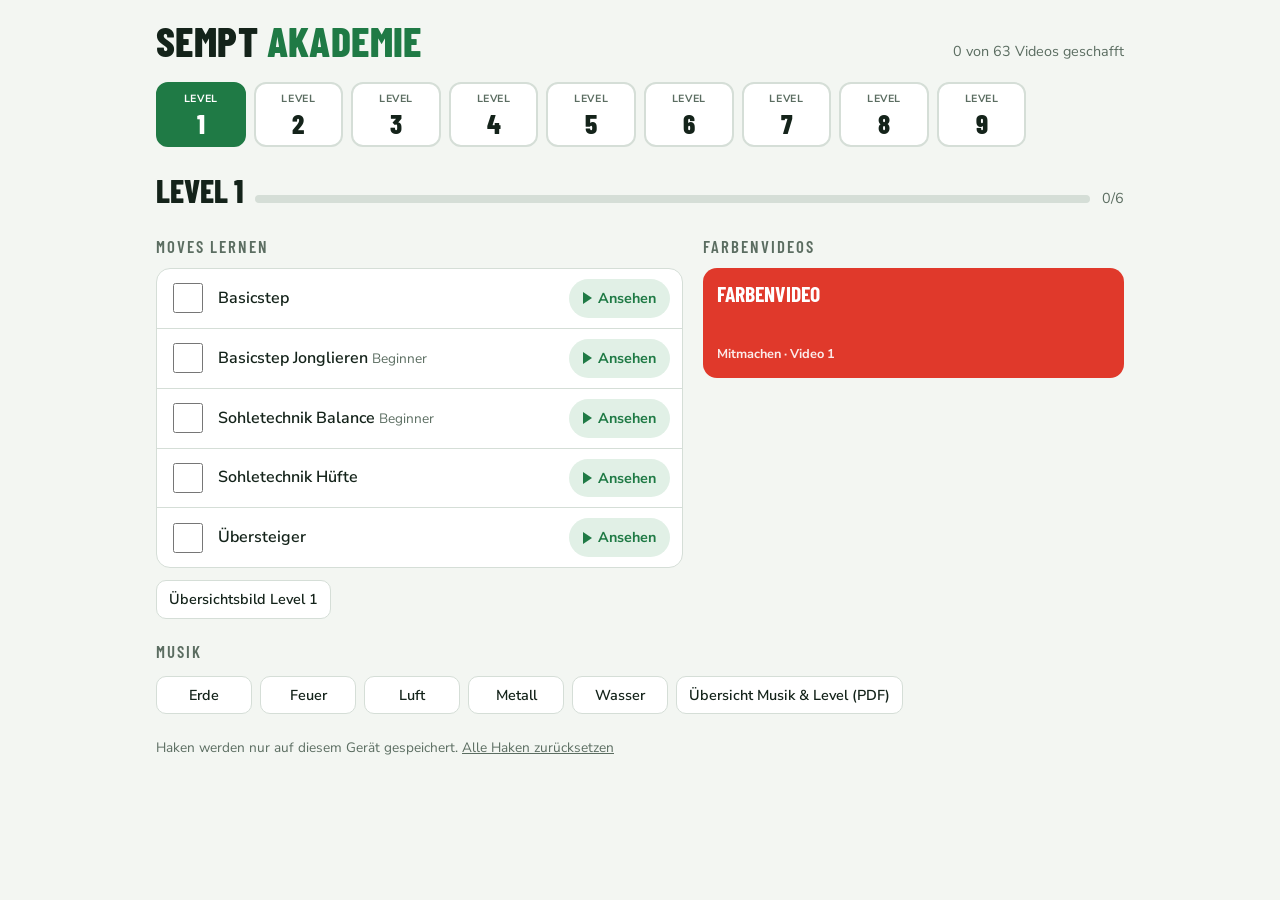
==== index.html @ aead358f "Add files via upload" ====
<!doctype html>
<html lang="de">
<head>
<meta charset="utf-8">
<meta name="viewport" content="width=device-width,initial-scale=1,viewport-fit=cover">
<meta name="apple-mobile-web-app-capable" content="yes">
<meta name="mobile-web-app-capable" content="yes">
<meta name="apple-mobile-web-app-title" content="Sempt">
<meta name="apple-mobile-web-app-status-bar-style" content="default">
<meta name="theme-color" content="#1f7a45">
<title>Sempt Akademie</title>
<link rel="stylesheet" href="https://fonts.googleapis.com/css2?family=Barlow+Condensed:wght@600;800&family=Nunito+Sans:wght@400;600;700&display=swap">
<style>
html{-webkit-text-size-adjust:100%}:root{padding-top:env(safe-area-inset-top,0px);padding-bottom:env(safe-area-inset-bottom,0px)}body{margin:0}[hidden]{display:none!important}
/* Layout: Level-Leiste oben (1–9), darunter ein Level-Panel: Moves-Checkliste links, Farbenvideos rechts; stapelt auf schmalen Screens */
:root{
  --bg:#f3f6f2; --surface:#ffffff; --fg:#14231a; --muted:#5b6d61; --line:#d5ded7;
  --pitch:#1f7a45; --pitch-soft:#e1f0e6; --done:#1f7a45;
  --c1:#e0392b; --c2:#2f6fd6; --c3:#f2b705; --c4:#22a35a;
  --display:"Barlow Condensed","Arial Narrow",system-ui,sans-serif;
  --body:"Nunito Sans",system-ui,-apple-system,sans-serif;
}
@media (prefers-color-scheme:dark){:root:not([data-theme="light"]){
  --bg:#0f1712; --surface:#17221b; --fg:#e7efe9; --muted:#9db0a3; --line:#2a3a30;
  --pitch:#4cc27c; --pitch-soft:#1c3326; --done:#4cc27c; color-scheme:dark}}
:root[data-theme="dark"]{
  --bg:#0f1712; --surface:#17221b; --fg:#e7efe9; --muted:#9db0a3; --line:#2a3a30;
  --pitch:#4cc27c; --pitch-soft:#1c3326; --done:#4cc27c; color-scheme:dark}
*{box-sizing:border-box}
body{background:var(--bg);color:var(--fg);font-family:var(--body);font-size:16px;line-height:1.45}
.wrap{max-width:1000px;margin:0 auto;padding-block:20px 48px;
  padding-left:max(16px,env(safe-area-inset-left,0px));padding-right:max(16px,env(safe-area-inset-right,0px));
  display:flex;flex-direction:column;gap:20px}
header{display:flex;align-items:flex-end;justify-content:space-between;gap:12px;flex-wrap:wrap}
h1{font-family:var(--display);font-weight:800;font-size:2.6rem;line-height:1;margin:0;letter-spacing:.01em;text-transform:uppercase}
h1 span{color:var(--pitch)}
.total{font-size:.9rem;color:var(--muted);font-variant-numeric:tabular-nums}
.levels{display:grid;grid-template-columns:repeat(10,1fr);gap:8px}
.lv{appearance:none;border:2px solid var(--line);background:var(--surface);color:var(--fg);border-radius:12px;
  padding:10px 0 8px;font-family:var(--display);font-weight:800;font-size:1.7rem;line-height:1;cursor:pointer;
  display:flex;flex-direction:column;align-items:center;gap:6px;min-width:0}
.lv small{font-family:var(--body);font-size:.65rem;font-weight:700;letter-spacing:.06em;text-transform:uppercase;color:var(--muted)}
.lv[aria-selected="true"]{border-color:var(--pitch);background:var(--pitch);color:#fff}
.lv[aria-selected="true"] small{color:#fff}
.lv.full::after{content:"✓";font-size:.8rem;font-family:var(--body);color:var(--done)}
.lv[aria-selected="true"].full::after{color:#fff}
.lv:focus-visible,.row a:focus-visible,.tile:focus-visible,.chk:focus-visible{outline:3px solid var(--c2);outline-offset:2px}
.panel{display:grid;grid-template-columns:1.25fr 1fr;gap:20px;align-items:start}
section{min-width:0}
h2{font-family:var(--display);font-weight:600;font-size:1.05rem;letter-spacing:.12em;text-transform:uppercase;color:var(--muted);margin:0 0 10px}
.title{display:flex;align-items:baseline;gap:12px;flex-wrap:wrap}
.title h3{font-family:var(--display);font-weight:800;font-size:2rem;margin:0;text-transform:uppercase;text-wrap:balance}
.bar{height:8px;border-radius:99px;background:var(--line);overflow:hidden;flex:1;min-width:120px}
.bar i{display:block;height:100%;background:var(--pitch);transition:width .25s}
.list{background:var(--surface);border:1px solid var(--line);border-radius:14px;overflow:hidden}
.row{display:flex;align-items:center;gap:12px;padding:10px 12px;border-top:1px solid var(--line)}
.row:first-child{border-top:0}
.chk{width:30px;height:30px;flex:none;accent-color:var(--pitch);cursor:pointer}
.row .name{flex:1;min-width:0;font-weight:600}
.row .name em{font-style:normal;font-weight:400;color:var(--muted);font-size:.85rem;margin-left:4px}
.row.done .name{color:var(--muted);text-decoration:line-through}
.play{flex:none;display:inline-flex;align-items:center;gap:6px;padding:9px 14px;border-radius:99px;
  background:var(--pitch-soft);color:var(--pitch);font-weight:700;text-decoration:none;font-size:.9rem}
.play::before{content:"";width:0;height:0;border-left:9px solid currentColor;border-top:6px solid transparent;border-bottom:6px solid transparent}
.tiles{display:grid;grid-template-columns:1fr 1fr;gap:10px}
.tile{position:relative;display:flex;flex-direction:column;justify-content:space-between;gap:16px;min-height:110px;padding:14px;
  border-radius:14px;color:#fff;text-decoration:none;font-weight:700;overflow:hidden}
.tile b{font-family:var(--display);font-size:1.35rem;line-height:1.05;text-transform:uppercase;text-wrap:balance}
.tile span{font-size:.8rem;opacity:.9;display:flex;align-items:center;gap:6px}
.tile:only-child{grid-column:1/-1}
.tile:nth-child(1){background:var(--c1)} .tile:nth-child(2){background:var(--c2)}
.tile:nth-child(3){background:#c99500;} .tile:nth-child(4){background:var(--c4)}
.empty{background:var(--surface);border:1px dashed var(--line);border-radius:14px;padding:16px;color:var(--muted)}
.extra{display:flex;flex-wrap:wrap;gap:8px;margin-top:12px}
.chip{display:inline-flex;align-items:center;gap:6px;padding:8px 12px;border-radius:10px;border:1px solid var(--line);
  background:var(--surface);color:var(--fg);text-decoration:none;font-weight:600;font-size:.9rem}
.music .chip{min-width:96px;justify-content:center}
.reset{appearance:none;border:0;background:none;color:var(--muted);text-decoration:underline;cursor:pointer;font:inherit;font-size:.85rem;padding:4px 0}
.confirm{display:inline-flex;gap:8px;align-items:center;font-size:.85rem}
.confirm button{appearance:none;border:1px solid var(--line);background:var(--surface);color:var(--fg);border-radius:8px;padding:6px 10px;font:inherit;cursor:pointer}
footer{color:var(--muted);font-size:.85rem}
@media (max-width:760px){.panel{grid-template-columns:1fr}.levels{grid-template-columns:repeat(5,1fr)}}
@media (prefers-reduced-motion:reduce){.bar i{transition:none}}
.player{position:fixed;inset:0;z-index:50;background:rgba(6,12,8,.88);display:flex;flex-direction:column;
  padding:max(12px,env(safe-area-inset-top,0px)) max(12px,env(safe-area-inset-right,0px)) max(12px,env(safe-area-inset-bottom,0px)) max(12px,env(safe-area-inset-left,0px));gap:10px}
.pbar{display:flex;align-items:center;gap:10px;color:#fff;flex-wrap:wrap}
.pbar b{flex:1;min-width:0;font-family:var(--display);font-size:1.5rem;text-transform:uppercase;line-height:1.1}
.pbar a,.pbar button{appearance:none;border:1px solid rgba(255,255,255,.4);background:transparent;color:#fff;border-radius:10px;padding:10px 14px;font:inherit;font-weight:700;text-decoration:none;cursor:pointer}
.pbar button{background:#fff;color:#14231a;border-color:#fff}
.pframe{flex:1;min-height:0;display:flex;align-items:center;justify-content:center}
.pframe iframe{width:100%;height:100%;max-width:calc((100vh - 120px)*16/9);aspect-ratio:16/9;max-height:100%;border:0;border-radius:12px;background:#000}
</style>
</head>
<body>

<div class="wrap">
  <header>
    <h1>Sempt <span>Akademie</span></h1>
    <div class="total" id="total"></div>
  </header>

  <nav class="levels" id="levels" role="tablist" aria-label="Level"></nav>

  <div class="title"><h3 id="lvTitle"></h3><div class="bar" aria-hidden="true"><i id="lvBar"></i></div><span class="total" id="lvCount"></span></div>

  <div class="panel">
    <section>
      <h2>Moves lernen</h2>
      <div class="list" id="moves"></div>
      <div class="extra" id="extra"></div>
    </section>
    <section>
      <h2>Farbenvideos</h2>
      <div id="colors"></div>
    </section>
  </div>

  <section class="music">
    <h2>Musik</h2>
    <div class="extra" id="music"></div>
  </section>

  <footer>
    Haken werden nur auf diesem Gerät gespeichert.
    <span id="resetBox"><button class="reset" id="reset" type="button">Alle Haken zurücksetzen</button></span>
  </footer>
</div>

<div class="player" id="player" hidden role="dialog" aria-modal="true" aria-labelledby="pTitle">
  <div class="pbar"><b id="pTitle"></b><a id="pDrive" href="#" target="_blank" rel="noopener">In Drive öffnen</a><button type="button" id="pClose">Schließen</button></div>
  <div class="pframe"><iframe id="pFrame" title="Video" allow="autoplay; fullscreen" allowfullscreen></iframe></div>
</div>
<script>
const F5=[["Farbenvideo","1P1_GseGHWuVLcAfXY1RCHADSlxz4okRG"]];
const L=[
 {m:[["Basicstep","","11pvfR32XYPfBd0aOw6yiiyVZosqVOojY"],["Basicstep Jonglieren","Beginner","1hugsja2YAh27RpckZLd8lb6Dhd08YDPQ"],["Sohletechnik Balance","Beginner","1de0dAVffZiGe6_ORQzbiqP0_IZhOnmzB"],["Sohletechnik Hüfte","","1ue2qs9R6F9M2F2ark_eS7T18M7aN4OZb"],["Übersteiger","","17WFcKFvjCtMI7OhvavBepE9S99aduXZb"]],img:"1dM_dEcjUOQ3Toa4nliTYJuRfKM2DORyN",c:F5},
 {m:[["Rivelinho","","1okEyQDjUvLhJZvFobr1-_1XEK9lkSsyq"],["Sidestep links Jonglieren","Beginner","1185qrA6FFWVl23Ld1e0wRsPD8Sj9faes"],["Sidestep rechts Jonglieren","Beginner","1qxJ1OHJdTg7GTqdc11R9fl9Cyp73w_-W"],["Backstep links","","17hav4D-tS2W4nb2NtP5EzwWUe-7IbVQD"],["Backstep rechts","","1NJKOIvVaB-w0uo9_u27Lazd8zok_8EC2"]],img:"1xRecq1zeZg11dKDRD9mR9-wUUdowOf88",c:F5},
 {m:[["Ballpendel Hand hoch","","1HyzXz-Mw3SXJHKQgYi5z8IpLwDrnCgRr"],["Sidestep links doppelt","","1ySghFfq0YH2LI28UZYiDLBb4to6j_ink"],["Sidestep rechts Jonglieren","Profi","1B5DOcXqsqN4-sAcayURE5dMrS_B2ndYD"],["Sidestep links doppelt Jonglieren","Beginner","13JPyZsUGlVOv4J1bZKR8D_R_XrTsSwuu"]],img:"1QCxGaq0eUf8twEHA4QeBhHGFz3KwgEzY",c:F5},
 {m:[["Brasilianer Jonglieren","Profi","1bhb9iSlkP08FDI_R1SDewotmYrzhuzf4"],["Brasilianer Jonglieren","Beginner","1eXnkhto0gSn0mwpzLxjblZTwBWq6JwTk"],["Basicstep Jonglieren Balance","Simple","1dQr6qF1G1esftrCPOdppsuiDP-bM_eoP"],["Sidestep links/rechts Jonglieren","Beginner","1c4IbKp9IDsQrwR0HcfEsdRXXLnBI5uJv"]],img:"10_naTbHgeba8r58DONcvQm6jEDQqplKU",c:F5},
 {m:[["Backstep links Jonglieren","Beginner","1qDL7LIyLFHvLfNMpfE-IybHiPDMR2g2Q"],["Backstep links/rechts Jonglieren","Beginner","1boF42vKI1GdmheXd1FOYFAQpOtPTO033"],["Backstep rechts Jonglieren","Beginner","1xh10PQh6V2HI5uPgncgG1meXROCTqk9s"],["Basicstep Jonglieren","Profi","14Bm1v5y9mYdfwIMM9Jy2tbqKMzjkKxX0"],["Sidestep links/rechts Jonglieren","Profi","1ZtBMz77bUfQf1-V_vYu78icdraImhkRO"]],img:"1hk7g5wkbePGgq3pUN1K3NmnJHKCubEGO",
  c:[["Farbenvideo","1P1_GseGHWuVLcAfXY1RCHADSlxz4okRG"],["Farben & Zahlen","1zo9cPNK4b5manUwg9GxS8tHk6TicpH00"],["Buchstaben, Zahlen & Farben","1ttbn5ig5IuRBvpAwBkPPdf18fup0ePEy"],["Wortfarben","18FTQyXjAev8s1rQYPyA-V3jHsPv1Gb1X"]]},
 {m:[["Sidestep links Jonglieren","Profi","1DLdbhoyerQ9nD_99-NYjICM5OV8QD5aD"],["Backstep links/rechts Jonglieren","Profi","1nHaJ9OOUfKFQecPkfdyZUsgFmv_PSRV4"],["Backstep rechts Jonglieren","Profi","1a6CheQtzfB9wFaWwYQW_7aQDF3BleMxE"],["Sidestep rechts Jonglieren","Profi","1F_d2yk_bJttHGTwo6PwzZz28YOT2GkJh"]],img:"1J-d3dliUQKptHukGZewbd1XkpXrt6FP2",
  c:[["Farbenvideo","197uW373wTlXC6EwBYuzbzPGD9y4qew4k"],["Farben & Zahlen","1Z1MIp1mmb_5d7Rz4leKJrI0YvCg-Evbp"],["Buchstaben, Farben & Zahlen","1kCkRa1m4Pp_IrFPBjm8wbYcOoHrHiO2j"],["Wortfarben","1veqzWzBAD7CN7JCfNRhe9jcF6s8pK8ll"]]},
 {m:[["Basicstep Jonglieren","Champion","1vFMaqomFPfNF34RtkIro-fe8q9XH4EH3"],["Sidestep links Jonglieren","Champion","1oE1M0NIQE__St1Nv9JnBsF78hRDrofa1"],["Sidestep rechts Jonglieren","Champion","1KGbWgVdlMvhl6sKdVy1zAYbhV4OLafXr"],["Sohletechnik","Profi","1ZaaOStGjshsEUOtUZXmvkwTnujRgpEfP"]],img:"1JFiIg7QW_YITOx0Lkke9uWqpli_PW6p-",
  c:[["Nur Farben","1l3sKEHiYhwuPDbVjFjkJVQGf5AzGiDXM"],["Zahlen & Farben","1aBM35Q6c78hS9-x8Xmh6VZt6fAM3C0vz"],["Buchstaben, Zahlen & Farben","1DKknX_qnlqGnH2V0QzheD6m38_GyBJAF"],["Wortfarben","1N6BBoLGE-Ukwn8Uzx_nYA8uKLSug8kxo"]]},
 {m:[["Backstep links Jonglieren","Champion","1TYTdjqv5rsdN0ObblgKtjxUlDMRhjDip"],["Backstep rechts Jonglieren","Champion","14r6HeEzFBMXzZYYvPNg0hxvNJBCpcb8K"],["Ballpendel innen Jonglieren","Simple","1Lq77EnWJnQwM92yxiE04xGoB-UgLdUq2"],["Rivelinho Jonglieren","Profi","1v77vnKteF9PbgmQ3-g6lzT3GUakDdBrX"]],img:"1aF_MFxvF-Bbc3cSuo6Hf8ssj47GBO7IY",
  c:[["Nur Farben","16CMIHrZ6uwJek0jv1Zo7K05BoXG9ejDL"],["Farben & Zahlen","18zSInnqbTHuTS_EEzmRIgPpToX5AwXzo"],["Buchstaben, Farben & Zahlen","1W55ke11GLtOxXnW6ChWTWfWAvJ0Wqlqj"],["Wortfarben","1VyS6SU6NzFphOZgMmF3Vkk0DjahAnA-H"]]},
 {m:[["Backstep links/rechts","","1nxzEu7Mo1sZOCJVuaqbwrQpFDVEOsNA8"],["Brasilianer Jonglieren","Profi","1reAoM9aNSxItTQceNKdJYryt2IAku-Xh"],["Freestyler","","1O1ddMf4DhamKPreNNd_EkhY3CQ3MSSjg"],["Sidezieher Jonglieren","Beginner","14MOzmPEN2qcWLboQCCDh4n9BOeTLJoBe"]],img:"132CiblyFBaRWGVhAqCoA36giY11AbREV",
  c:[["Nur Farben","1cE05si2f8-BPEHVdtFKwh5lVIaj9icUl"],["Zahl vor Farbe","10bLzqwNjvNNnEPTTRT0C-eroToz8iCm6"],["Zahl oder Buchstabe vor Farbe","1GLKsqu2DmUIwgemxixaZHPdvI1s1tIne"],["Wortfarben","1hADMbC7UHBcreSM6ks3R8g0aSDjOR5-q"]]}
];
const MUSIC=[["Erde","1A96j69CzwzeK17MqYQLeBL7ffI9jbK6t"],["Feuer","1DlaNJ0FsdBuJt4KHHappZgKTBgCoIJpL"],["Luft","1tgI9qWJOy8GHwkV9gnXS0M3-lcJZZSQ0"],["Metall","11O6LI4YM3kcQkttHjukyWZ_OqXEXn6YC"],["Wasser","1VtVkflKhvVB2GnN0Git93thBGw-eDVAK"]];
const PDF="1LQ87sXolHzvVZ-6i8aNusYKtJZD8jEBg";
const url=id=>"https://drive.google.com/file/d/"+id+"/view";
const $=id=>document.getElementById(id);
const esc=s=>s.replace(/&/g,"&amp;").replace(/</g,"&lt;");

let done={};
try{done=JSON.parse(localStorage.getItem("sempt-done")||"{}")||{}}catch(e){done={}}
const save=()=>{try{localStorage.setItem("sempt-done",JSON.stringify(done))}catch(e){}};

let cur=0;
const m=location.hash.match(/^#level-(\d)$/); if(m&&+m[1]>=1&&+m[1]<=9) cur=+m[1]-1;

const ck=(i,id)=>i+":"+id;
function count(i){const ids=L[i].m.map(x=>x[2]).concat(L[i].c.map(x=>ck(i,x[1])));return [ids.filter(id=>done[id]).length,ids.length]}

function renderLevels(){
  $("levels").innerHTML=L.map((_,i)=>{const [d,t]=count(i);
    return `<button class="lv${d===t?" full":""}" role="tab" id="tab${i}" aria-selected="${i===cur}" data-i="${i}"><small>Level</small>${i+1}</button>`}).join("");
  let D=0,T=0;L.forEach((_,i)=>{const [d,t]=count(i);D+=d;T+=t});
  $("total").textContent=`${D} von ${T} Videos geschafft`;
}
function renderLevel(){
  const lv=L[cur],[d,t]=count(cur);
  $("lvTitle").textContent="Level "+(cur+1);
  $("lvBar").style.width=(t?d/t*100:0)+"%";
  $("lvCount").textContent=`${d}/${t}`;
  $("moves").innerHTML=lv.m.map(([n,s,id])=>`<div class="row${done[id]?" done":""}">
    <input class="chk" type="checkbox" id="c-${id}" data-id="${id}" ${done[id]?"checked":""} aria-label="${esc(n)} geschafft">
    <label class="name" for="c-${id}">${esc(n)}${s?`<em>${s}</em>`:""}</label>
    <a class="play" href="${url(id)}" data-play="${id}" target="_blank" rel="noopener">Ansehen</a></div>`).join("");
  $("extra").innerHTML=`<a class="chip" href="${url(lv.img)}" data-play="${lv.img}" target="_blank" rel="noopener">Übersichtsbild Level ${cur+1}</a>`;
  $("colors").innerHTML=lv.c.length
    ? `<div class="tiles">${lv.c.map(([n,id],k)=>`<a class="tile" href="${url(id)}" data-play="${id}" target="_blank" rel="noopener" data-id="${ck(cur,id)}"><b>${esc(n)}</b><span>${done[ck(cur,id)]?"✓ geschafft":"Mitmachen · Video "+(k+1)}</span></a>`).join("")}</div>`
    : `<div class="empty">Farbenvideos gibt es ab Level 5. Hier zuerst die Moves sicher lernen.</div>`;
}
function render(){renderLevels();renderLevel()}

$("levels").addEventListener("click",e=>{const b=e.target.closest(".lv");if(!b)return;cur=+b.dataset.i;try{history.replaceState(null,"","#level-"+(cur+1))}catch(_){location.hash="level-"+(cur+1)}render()});
$("moves").addEventListener("change",e=>{const id=e.target.dataset.id;if(!id)return;if(e.target.checked)done[id]=1;else delete done[id];save();render()});
$("colors").addEventListener("click",e=>{const a=e.target.closest(".tile");if(!a)return;done[a.dataset.id]=1;save();setTimeout(render,300)});
window.addEventListener("hashchange",()=>{const m=location.hash.match(/^#level-(\d)$/);if(m){cur=+m[1]-1;render()}});

$("music").innerHTML=MUSIC.map(([n,id])=>`<a class="chip" href="${url(id)}" data-play="${id}" target="_blank" rel="noopener">${n}</a>`).join("")+
  `<a class="chip" href="${url(PDF)}" data-play="${PDF}" target="_blank" rel="noopener">Übersicht Musik &amp; Level (PDF)</a>`;

function bindReset(){$("reset").onclick=()=>{$("resetBox").innerHTML=`<span class="confirm">Wirklich alle Haken löschen? <button type="button" id="yes">Ja, löschen</button><button type="button" id="no">Abbrechen</button></span>`;
  $("yes").onclick=()=>{done={};save();restore();render()};$("no").onclick=restore}}
function restore(){$("resetBox").innerHTML=`<button class="reset" id="reset" type="button">Alle Haken zurücksetzen</button>`;bindReset()}
bindReset();
render();
function openPlayer(id,title){$("pTitle").textContent=title;$("pDrive").href=url(id);
  $("pFrame").src="https://drive.google.com/file/d/"+id+"/preview";$("player").hidden=false;document.body.style.overflow="hidden";$("pClose").focus()}
function closePlayer(){$("player").hidden=true;$("pFrame").src="about:blank";document.body.style.overflow=""}
document.addEventListener("click",e=>{const a=e.target.closest("a[data-play]");if(!a)return;e.preventDefault();
  const t=(a.querySelector("b")||a.closest(".row")?.querySelector(".name")||a).textContent.trim();openPlayer(a.dataset.play,t)});
$("pClose").onclick=closePlayer;
document.addEventListener("keydown",e=>{if(e.key==="Escape"&&!$("player").hidden)closePlayer()});
</script>
</body>
</html>
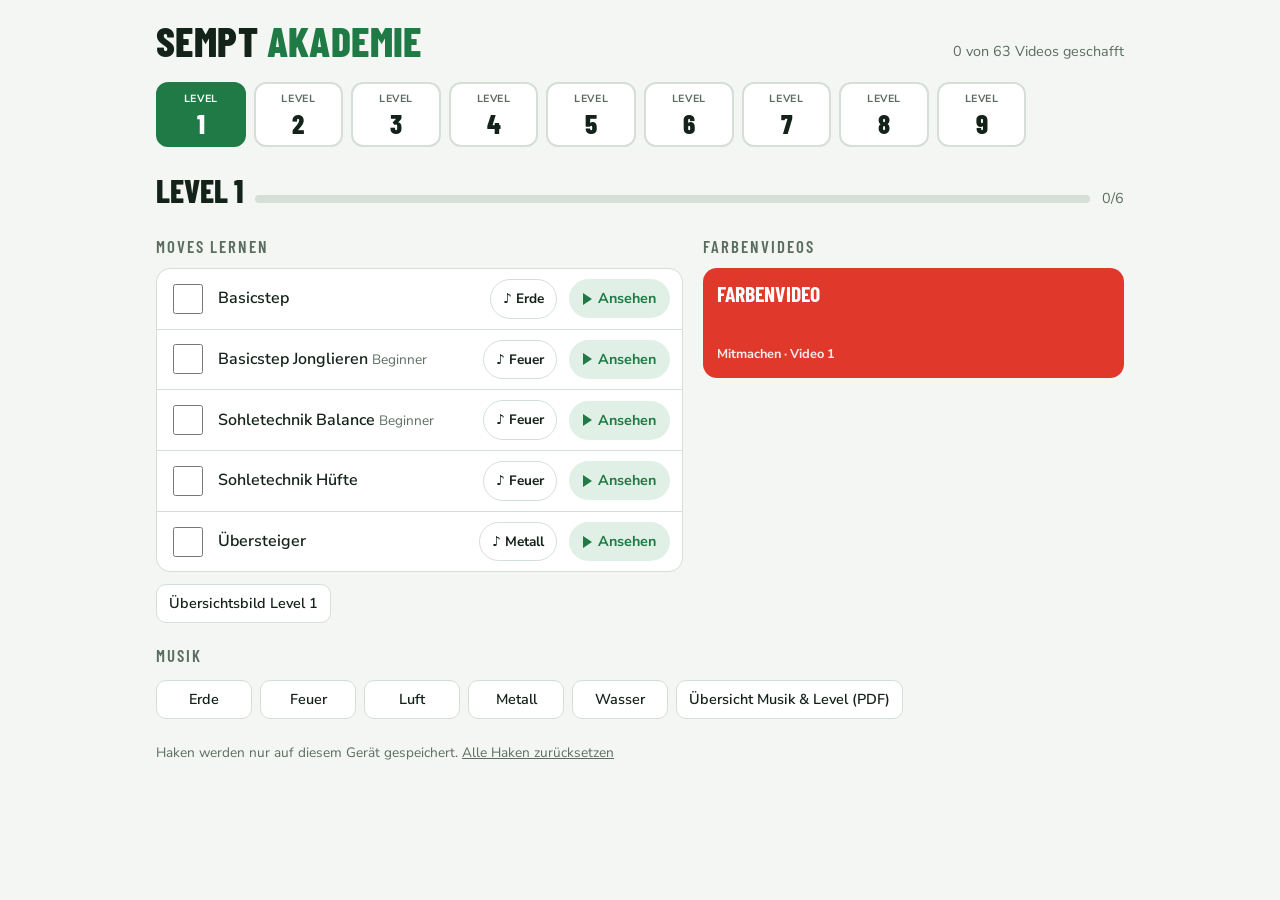
==== commit 9e9df9c6: "Add files via upload" ====
--- a/index.html
+++ b/index.html
@@ -59,6 +59,8 @@
 .row .name{flex:1;min-width:0;font-weight:600}
 .row .name em{font-style:normal;font-weight:400;color:var(--muted);font-size:.85rem;margin-left:4px}
 .row.done .name{color:var(--muted);text-decoration:line-through}
+.mus{flex:none;padding:9px 12px;border-radius:99px;border:1px solid var(--line);color:var(--fg);text-decoration:none;font-weight:700;font-size:.85rem}
+@media (max-width:480px){.row{flex-wrap:wrap}.row .name{flex-basis:calc(100% - 42px)}}
 .play{flex:none;display:inline-flex;align-items:center;gap:6px;padding:9px 14px;border-radius:99px;
   background:var(--pitch-soft);color:var(--pitch);font-weight:700;text-decoration:none;font-size:.9rem}
 .play::before{content:"";width:0;height:0;border-left:9px solid currentColor;border-top:6px solid transparent;border-bottom:6px solid transparent}
@@ -133,22 +135,23 @@
 <script>
 const F5=[["Farbenvideo","1P1_GseGHWuVLcAfXY1RCHADSlxz4okRG"]];
 const L=[
- {m:[["Basicstep","","11pvfR32XYPfBd0aOw6yiiyVZosqVOojY"],["Basicstep Jonglieren","Beginner","1hugsja2YAh27RpckZLd8lb6Dhd08YDPQ"],["Sohletechnik Balance","Beginner","1de0dAVffZiGe6_ORQzbiqP0_IZhOnmzB"],["Sohletechnik Hüfte","","1ue2qs9R6F9M2F2ark_eS7T18M7aN4OZb"],["Übersteiger","","17WFcKFvjCtMI7OhvavBepE9S99aduXZb"]],img:"1dM_dEcjUOQ3Toa4nliTYJuRfKM2DORyN",c:F5},
- {m:[["Rivelinho","","1okEyQDjUvLhJZvFobr1-_1XEK9lkSsyq"],["Sidestep links Jonglieren","Beginner","1185qrA6FFWVl23Ld1e0wRsPD8Sj9faes"],["Sidestep rechts Jonglieren","Beginner","1qxJ1OHJdTg7GTqdc11R9fl9Cyp73w_-W"],["Backstep links","","17hav4D-tS2W4nb2NtP5EzwWUe-7IbVQD"],["Backstep rechts","","1NJKOIvVaB-w0uo9_u27Lazd8zok_8EC2"]],img:"1xRecq1zeZg11dKDRD9mR9-wUUdowOf88",c:F5},
- {m:[["Ballpendel Hand hoch","","1HyzXz-Mw3SXJHKQgYi5z8IpLwDrnCgRr"],["Sidestep links doppelt","","1ySghFfq0YH2LI28UZYiDLBb4to6j_ink"],["Sidestep rechts Jonglieren","Profi","1B5DOcXqsqN4-sAcayURE5dMrS_B2ndYD"],["Sidestep links doppelt Jonglieren","Beginner","13JPyZsUGlVOv4J1bZKR8D_R_XrTsSwuu"]],img:"1QCxGaq0eUf8twEHA4QeBhHGFz3KwgEzY",c:F5},
- {m:[["Brasilianer Jonglieren","Profi","1bhb9iSlkP08FDI_R1SDewotmYrzhuzf4"],["Brasilianer Jonglieren","Beginner","1eXnkhto0gSn0mwpzLxjblZTwBWq6JwTk"],["Basicstep Jonglieren Balance","Simple","1dQr6qF1G1esftrCPOdppsuiDP-bM_eoP"],["Sidestep links/rechts Jonglieren","Beginner","1c4IbKp9IDsQrwR0HcfEsdRXXLnBI5uJv"]],img:"10_naTbHgeba8r58DONcvQm6jEDQqplKU",c:F5},
- {m:[["Backstep links Jonglieren","Beginner","1qDL7LIyLFHvLfNMpfE-IybHiPDMR2g2Q"],["Backstep links/rechts Jonglieren","Beginner","1boF42vKI1GdmheXd1FOYFAQpOtPTO033"],["Backstep rechts Jonglieren","Beginner","1xh10PQh6V2HI5uPgncgG1meXROCTqk9s"],["Basicstep Jonglieren","Profi","14Bm1v5y9mYdfwIMM9Jy2tbqKMzjkKxX0"],["Sidestep links/rechts Jonglieren","Profi","1ZtBMz77bUfQf1-V_vYu78icdraImhkRO"]],img:"1hk7g5wkbePGgq3pUN1K3NmnJHKCubEGO",
+ {m:[["Basicstep","","11pvfR32XYPfBd0aOw6yiiyVZosqVOojY","Erde"],["Basicstep Jonglieren","Beginner","1hugsja2YAh27RpckZLd8lb6Dhd08YDPQ","Feuer"],["Sohletechnik Balance","Beginner","1de0dAVffZiGe6_ORQzbiqP0_IZhOnmzB","Feuer"],["Sohletechnik Hüfte","","1ue2qs9R6F9M2F2ark_eS7T18M7aN4OZb","Feuer"],["Übersteiger","","17WFcKFvjCtMI7OhvavBepE9S99aduXZb","Metall"]],img:"1dM_dEcjUOQ3Toa4nliTYJuRfKM2DORyN",c:F5},
+ {m:[["Rivelinho","","1okEyQDjUvLhJZvFobr1-_1XEK9lkSsyq","Metall"],["Sidestep links Jonglieren","Beginner","1185qrA6FFWVl23Ld1e0wRsPD8Sj9faes","Feuer"],["Sidestep rechts Jonglieren","Beginner","1qxJ1OHJdTg7GTqdc11R9fl9Cyp73w_-W","Feuer"],["Backstep links","","17hav4D-tS2W4nb2NtP5EzwWUe-7IbVQD","Feuer"],["Backstep rechts","","1NJKOIvVaB-w0uo9_u27Lazd8zok_8EC2","Feuer"]],img:"1xRecq1zeZg11dKDRD9mR9-wUUdowOf88",c:F5},
+ {m:[["Ballpendel Hand hoch","","1HyzXz-Mw3SXJHKQgYi5z8IpLwDrnCgRr","Metall"],["Sidestep links doppelt","","1ySghFfq0YH2LI28UZYiDLBb4to6j_ink","Erde"],["Sidestep rechts Jonglieren","Profi","1B5DOcXqsqN4-sAcayURE5dMrS_B2ndYD"],["Sidestep links doppelt Jonglieren","Beginner","13JPyZsUGlVOv4J1bZKR8D_R_XrTsSwuu","Feuer"]],img:"1QCxGaq0eUf8twEHA4QeBhHGFz3KwgEzY",c:F5},
+ {m:[["Brasilianer Jonglieren","Profi","1bhb9iSlkP08FDI_R1SDewotmYrzhuzf4","Metall"],["Brasilianer Jonglieren","Beginner","1eXnkhto0gSn0mwpzLxjblZTwBWq6JwTk","Metall"],["Basicstep Jonglieren Balance","Simple","1dQr6qF1G1esftrCPOdppsuiDP-bM_eoP","Erde"],["Sidestep links/rechts Jonglieren","Beginner","1c4IbKp9IDsQrwR0HcfEsdRXXLnBI5uJv","Feuer"]],img:"10_naTbHgeba8r58DONcvQm6jEDQqplKU",c:F5},
+ {m:[["Backstep links Jonglieren","Beginner","1qDL7LIyLFHvLfNMpfE-IybHiPDMR2g2Q","Feuer"],["Backstep links/rechts Jonglieren","Beginner","1boF42vKI1GdmheXd1FOYFAQpOtPTO033","Feuer"],["Backstep rechts Jonglieren","Beginner","1xh10PQh6V2HI5uPgncgG1meXROCTqk9s","Feuer"],["Basicstep Jonglieren","Profi","14Bm1v5y9mYdfwIMM9Jy2tbqKMzjkKxX0","Wasser"],["Sidestep links/rechts Jonglieren","Profi","1ZtBMz77bUfQf1-V_vYu78icdraImhkRO","Wasser"]],img:"1hk7g5wkbePGgq3pUN1K3NmnJHKCubEGO",
   c:[["Farbenvideo","1P1_GseGHWuVLcAfXY1RCHADSlxz4okRG"],["Farben & Zahlen","1zo9cPNK4b5manUwg9GxS8tHk6TicpH00"],["Buchstaben, Zahlen & Farben","1ttbn5ig5IuRBvpAwBkPPdf18fup0ePEy"],["Wortfarben","18FTQyXjAev8s1rQYPyA-V3jHsPv1Gb1X"]]},
- {m:[["Sidestep links Jonglieren","Profi","1DLdbhoyerQ9nD_99-NYjICM5OV8QD5aD"],["Backstep links/rechts Jonglieren","Profi","1nHaJ9OOUfKFQecPkfdyZUsgFmv_PSRV4"],["Backstep rechts Jonglieren","Profi","1a6CheQtzfB9wFaWwYQW_7aQDF3BleMxE"],["Sidestep rechts Jonglieren","Profi","1F_d2yk_bJttHGTwo6PwzZz28YOT2GkJh"]],img:"1J-d3dliUQKptHukGZewbd1XkpXrt6FP2",
+ {m:[["Sidestep links Jonglieren","Profi","1DLdbhoyerQ9nD_99-NYjICM5OV8QD5aD","Wasser"],["Backstep links/rechts Jonglieren","Profi","1nHaJ9OOUfKFQecPkfdyZUsgFmv_PSRV4","Wasser"],["Backstep rechts Jonglieren","Profi","1a6CheQtzfB9wFaWwYQW_7aQDF3BleMxE","Wasser"],["Sidestep rechts Jonglieren","Profi","1F_d2yk_bJttHGTwo6PwzZz28YOT2GkJh","Wasser"]],img:"1J-d3dliUQKptHukGZewbd1XkpXrt6FP2",
   c:[["Farbenvideo","197uW373wTlXC6EwBYuzbzPGD9y4qew4k"],["Farben & Zahlen","1Z1MIp1mmb_5d7Rz4leKJrI0YvCg-Evbp"],["Buchstaben, Farben & Zahlen","1kCkRa1m4Pp_IrFPBjm8wbYcOoHrHiO2j"],["Wortfarben","1veqzWzBAD7CN7JCfNRhe9jcF6s8pK8ll"]]},
- {m:[["Basicstep Jonglieren","Champion","1vFMaqomFPfNF34RtkIro-fe8q9XH4EH3"],["Sidestep links Jonglieren","Champion","1oE1M0NIQE__St1Nv9JnBsF78hRDrofa1"],["Sidestep rechts Jonglieren","Champion","1KGbWgVdlMvhl6sKdVy1zAYbhV4OLafXr"],["Sohletechnik","Profi","1ZaaOStGjshsEUOtUZXmvkwTnujRgpEfP"]],img:"1JFiIg7QW_YITOx0Lkke9uWqpli_PW6p-",
+ {m:[["Basicstep Jonglieren","Champion","1vFMaqomFPfNF34RtkIro-fe8q9XH4EH3","Luft"],["Sidestep links Jonglieren","Champion","1oE1M0NIQE__St1Nv9JnBsF78hRDrofa1","Luft"],["Sidestep rechts Jonglieren","Champion","1KGbWgVdlMvhl6sKdVy1zAYbhV4OLafXr","Luft"],["Sohletechnik","Profi","1ZaaOStGjshsEUOtUZXmvkwTnujRgpEfP","Feuer"]],img:"1JFiIg7QW_YITOx0Lkke9uWqpli_PW6p-",
   c:[["Nur Farben","1l3sKEHiYhwuPDbVjFjkJVQGf5AzGiDXM"],["Zahlen & Farben","1aBM35Q6c78hS9-x8Xmh6VZt6fAM3C0vz"],["Buchstaben, Zahlen & Farben","1DKknX_qnlqGnH2V0QzheD6m38_GyBJAF"],["Wortfarben","1N6BBoLGE-Ukwn8Uzx_nYA8uKLSug8kxo"]]},
- {m:[["Backstep links Jonglieren","Champion","1TYTdjqv5rsdN0ObblgKtjxUlDMRhjDip"],["Backstep rechts Jonglieren","Champion","14r6HeEzFBMXzZYYvPNg0hxvNJBCpcb8K"],["Ballpendel innen Jonglieren","Simple","1Lq77EnWJnQwM92yxiE04xGoB-UgLdUq2"],["Rivelinho Jonglieren","Profi","1v77vnKteF9PbgmQ3-g6lzT3GUakDdBrX"]],img:"1aF_MFxvF-Bbc3cSuo6Hf8ssj47GBO7IY",
+ {m:[["Backstep links Jonglieren","Champion","1TYTdjqv5rsdN0ObblgKtjxUlDMRhjDip","Luft"],["Backstep rechts Jonglieren","Champion","14r6HeEzFBMXzZYYvPNg0hxvNJBCpcb8K","Luft"],["Ballpendel innen Jonglieren","Simple","1Lq77EnWJnQwM92yxiE04xGoB-UgLdUq2","Feuer"],["Rivelinho Jonglieren","Profi","1v77vnKteF9PbgmQ3-g6lzT3GUakDdBrX","Metall"]],img:"1aF_MFxvF-Bbc3cSuo6Hf8ssj47GBO7IY",
   c:[["Nur Farben","16CMIHrZ6uwJek0jv1Zo7K05BoXG9ejDL"],["Farben & Zahlen","18zSInnqbTHuTS_EEzmRIgPpToX5AwXzo"],["Buchstaben, Farben & Zahlen","1W55ke11GLtOxXnW6ChWTWfWAvJ0Wqlqj"],["Wortfarben","1VyS6SU6NzFphOZgMmF3Vkk0DjahAnA-H"]]},
- {m:[["Backstep links/rechts","","1nxzEu7Mo1sZOCJVuaqbwrQpFDVEOsNA8"],["Brasilianer Jonglieren","Profi","1reAoM9aNSxItTQceNKdJYryt2IAku-Xh"],["Freestyler","","1O1ddMf4DhamKPreNNd_EkhY3CQ3MSSjg"],["Sidezieher Jonglieren","Beginner","14MOzmPEN2qcWLboQCCDh4n9BOeTLJoBe"]],img:"132CiblyFBaRWGVhAqCoA36giY11AbREV",
+ {m:[["Backstep links/rechts","","1nxzEu7Mo1sZOCJVuaqbwrQpFDVEOsNA8","Luft"],["Brasilianer Jonglieren","Profi","1reAoM9aNSxItTQceNKdJYryt2IAku-Xh","Metall"],["Freestyler","","1O1ddMf4DhamKPreNNd_EkhY3CQ3MSSjg","Metall"],["Sidezieher Jonglieren","Beginner","14MOzmPEN2qcWLboQCCDh4n9BOeTLJoBe","Feuer"]],img:"132CiblyFBaRWGVhAqCoA36giY11AbREV",
   c:[["Nur Farben","1cE05si2f8-BPEHVdtFKwh5lVIaj9icUl"],["Zahl vor Farbe","10bLzqwNjvNNnEPTTRT0C-eroToz8iCm6"],["Zahl oder Buchstabe vor Farbe","1GLKsqu2DmUIwgemxixaZHPdvI1s1tIne"],["Wortfarben","1hADMbC7UHBcreSM6ks3R8g0aSDjOR5-q"]]}
 ];
 const MUSIC=[["Erde","1A96j69CzwzeK17MqYQLeBL7ffI9jbK6t"],["Feuer","1DlaNJ0FsdBuJt4KHHappZgKTBgCoIJpL"],["Luft","1tgI9qWJOy8GHwkV9gnXS0M3-lcJZZSQ0"],["Metall","11O6LI4YM3kcQkttHjukyWZ_OqXEXn6YC"],["Wasser","1VtVkflKhvVB2GnN0Git93thBGw-eDVAK"]];
+const MID=Object.fromEntries(MUSIC);
 const PDF="1LQ87sXolHzvVZ-6i8aNusYKtJZD8jEBg";
 const url=id=>"https://drive.google.com/file/d/"+id+"/view";
 const $=id=>document.getElementById(id);
@@ -175,10 +178,10 @@
   $("lvTitle").textContent="Level "+(cur+1);
   $("lvBar").style.width=(t?d/t*100:0)+"%";
   $("lvCount").textContent=`${d}/${t}`;
-  $("moves").innerHTML=lv.m.map(([n,s,id])=>`<div class="row${done[id]?" done":""}">
+  $("moves").innerHTML=lv.m.map(([n,s,id,mu])=>`<div class="row${done[id]?" done":""}">
     <input class="chk" type="checkbox" id="c-${id}" data-id="${id}" ${done[id]?"checked":""} aria-label="${esc(n)} geschafft">
     <label class="name" for="c-${id}">${esc(n)}${s?`<em>${s}</em>`:""}</label>
-    <a class="play" href="${url(id)}" data-play="${id}" target="_blank" rel="noopener">Ansehen</a></div>`).join("");
+    ${mu?`<a class="mus" href="${url(MID[mu])}" data-play="${MID[mu]}" target="_blank" rel="noopener" aria-label="Musik ${mu}">♪ ${mu}</a>`:""}<a class="play" href="${url(id)}" data-play="${id}" target="_blank" rel="noopener">Ansehen</a></div>`).join("");
   $("extra").innerHTML=`<a class="chip" href="${url(lv.img)}" data-play="${lv.img}" target="_blank" rel="noopener">Übersichtsbild Level ${cur+1}</a>`;
   $("colors").innerHTML=lv.c.length
     ? `<div class="tiles">${lv.c.map(([n,id],k)=>`<a class="tile" href="${url(id)}" data-play="${id}" target="_blank" rel="noopener" data-id="${ck(cur,id)}"><b>${esc(n)}</b><span>${done[ck(cur,id)]?"✓ geschafft":"Mitmachen · Video "+(k+1)}</span></a>`).join("")}</div>`
@@ -203,7 +206,7 @@
   $("pFrame").src="https://drive.google.com/file/d/"+id+"/preview";$("player").hidden=false;document.body.style.overflow="hidden";$("pClose").focus()}
 function closePlayer(){$("player").hidden=true;$("pFrame").src="about:blank";document.body.style.overflow=""}
 document.addEventListener("click",e=>{const a=e.target.closest("a[data-play]");if(!a)return;e.preventDefault();
-  const t=(a.querySelector("b")||a.closest(".row")?.querySelector(".name")||a).textContent.trim();openPlayer(a.dataset.play,t)});
+  const t=(a.getAttribute("aria-label")?{textContent:a.getAttribute("aria-label")}:null||a.querySelector("b")||a.closest(".row")?.querySelector(".name")||a).textContent.trim();openPlayer(a.dataset.play,t)});
 $("pClose").onclick=closePlayer;
 document.addEventListener("keydown",e=>{if(e.key==="Escape"&&!$("player").hidden)closePlayer()});
 </script>
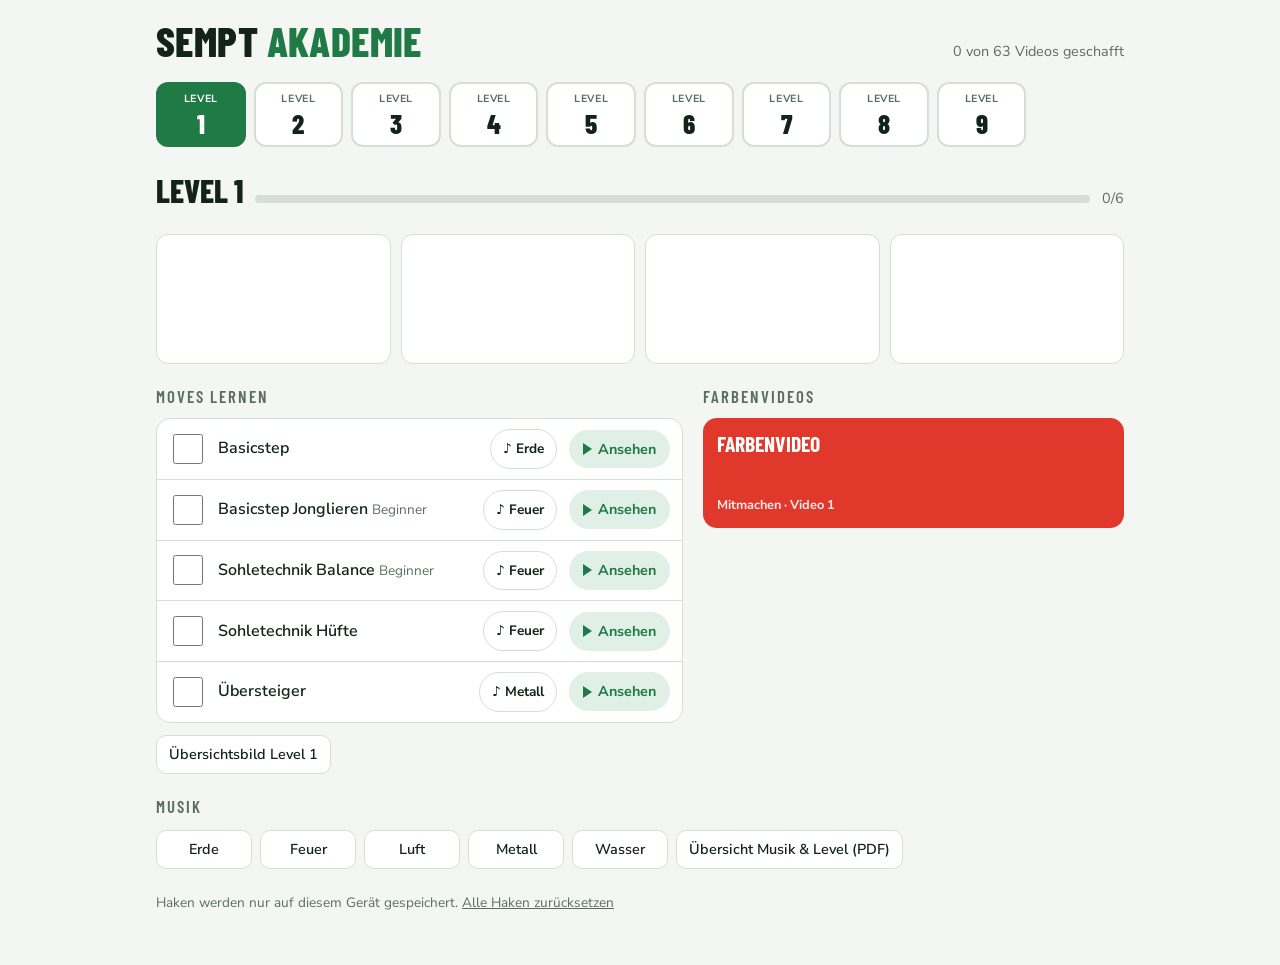
==== commit 3ebac509: "Add files via upload" ====
--- a/index.html
+++ b/index.html
@@ -61,6 +61,11 @@
 .row.done .name{color:var(--muted);text-decoration:line-through}
 .mus{flex:none;padding:9px 12px;border-radius:99px;border:1px solid var(--line);color:var(--fg);text-decoration:none;font-weight:700;font-size:.85rem}
 @media (max-width:480px){.row{flex-wrap:wrap}.row .name{flex-basis:calc(100% - 42px)}}
+.shots{display:grid;grid-template-columns:repeat(4,1fr);gap:10px}
+.shot{display:block;aspect-ratio:1.8;max-width:100%;border-radius:12px;overflow:hidden;border:1px solid var(--line);
+  background-color:var(--surface);background-repeat:no-repeat;background-size:106% 438%}
+.shot:focus-visible{outline:3px solid var(--c2);outline-offset:2px}
+@media (max-width:760px){.shots{grid-template-columns:repeat(2,1fr)}}
 .play{flex:none;display:inline-flex;align-items:center;gap:6px;padding:9px 14px;border-radius:99px;
   background:var(--pitch-soft);color:var(--pitch);font-weight:700;text-decoration:none;font-size:.9rem}
 .play::before{content:"";width:0;height:0;border-left:9px solid currentColor;border-top:6px solid transparent;border-bottom:6px solid transparent}
@@ -105,6 +110,8 @@
 
   <div class="title"><h3 id="lvTitle"></h3><div class="bar" aria-hidden="true"><i id="lvBar"></i></div><span class="total" id="lvCount"></span></div>
 
+  <div class="shots" id="shots"></div>
+
   <div class="panel">
     <section>
       <h2>Moves lernen</h2>
@@ -137,7 +144,7 @@
 const L=[
  {m:[["Basicstep","","11pvfR32XYPfBd0aOw6yiiyVZosqVOojY","Erde"],["Basicstep Jonglieren","Beginner","1hugsja2YAh27RpckZLd8lb6Dhd08YDPQ","Feuer"],["Sohletechnik Balance","Beginner","1de0dAVffZiGe6_ORQzbiqP0_IZhOnmzB","Feuer"],["Sohletechnik Hüfte","","1ue2qs9R6F9M2F2ark_eS7T18M7aN4OZb","Feuer"],["Übersteiger","","17WFcKFvjCtMI7OhvavBepE9S99aduXZb","Metall"]],img:"1dM_dEcjUOQ3Toa4nliTYJuRfKM2DORyN",c:F5},
  {m:[["Rivelinho","","1okEyQDjUvLhJZvFobr1-_1XEK9lkSsyq","Metall"],["Sidestep links Jonglieren","Beginner","1185qrA6FFWVl23Ld1e0wRsPD8Sj9faes","Feuer"],["Sidestep rechts Jonglieren","Beginner","1qxJ1OHJdTg7GTqdc11R9fl9Cyp73w_-W","Feuer"],["Backstep links","","17hav4D-tS2W4nb2NtP5EzwWUe-7IbVQD","Feuer"],["Backstep rechts","","1NJKOIvVaB-w0uo9_u27Lazd8zok_8EC2","Feuer"]],img:"1xRecq1zeZg11dKDRD9mR9-wUUdowOf88",c:F5},
- {m:[["Ballpendel Hand hoch","","1HyzXz-Mw3SXJHKQgYi5z8IpLwDrnCgRr","Metall"],["Sidestep links doppelt","","1ySghFfq0YH2LI28UZYiDLBb4to6j_ink","Erde"],["Sidestep rechts Jonglieren","Profi","1B5DOcXqsqN4-sAcayURE5dMrS_B2ndYD"],["Sidestep links doppelt Jonglieren","Beginner","13JPyZsUGlVOv4J1bZKR8D_R_XrTsSwuu","Feuer"]],img:"1QCxGaq0eUf8twEHA4QeBhHGFz3KwgEzY",c:F5},
+ {m:[["Ballpendel Hand hoch","","1HyzXz-Mw3SXJHKQgYi5z8IpLwDrnCgRr","Metall"],["Sidestep links doppelt","","1ySghFfq0YH2LI28UZYiDLBb4to6j_ink","Erde"],["Sidestep rechts Jonglieren","Profi","1B5DOcXqsqN4-sAcayURE5dMrS_B2ndYD","Erde"],["Sidestep links doppelt Jonglieren","Beginner","13JPyZsUGlVOv4J1bZKR8D_R_XrTsSwuu","Feuer"]],img:"1QCxGaq0eUf8twEHA4QeBhHGFz3KwgEzY",c:F5},
  {m:[["Brasilianer Jonglieren","Profi","1bhb9iSlkP08FDI_R1SDewotmYrzhuzf4","Metall"],["Brasilianer Jonglieren","Beginner","1eXnkhto0gSn0mwpzLxjblZTwBWq6JwTk","Metall"],["Basicstep Jonglieren Balance","Simple","1dQr6qF1G1esftrCPOdppsuiDP-bM_eoP","Erde"],["Sidestep links/rechts Jonglieren","Beginner","1c4IbKp9IDsQrwR0HcfEsdRXXLnBI5uJv","Feuer"]],img:"10_naTbHgeba8r58DONcvQm6jEDQqplKU",c:F5},
  {m:[["Backstep links Jonglieren","Beginner","1qDL7LIyLFHvLfNMpfE-IybHiPDMR2g2Q","Feuer"],["Backstep links/rechts Jonglieren","Beginner","1boF42vKI1GdmheXd1FOYFAQpOtPTO033","Feuer"],["Backstep rechts Jonglieren","Beginner","1xh10PQh6V2HI5uPgncgG1meXROCTqk9s","Feuer"],["Basicstep Jonglieren","Profi","14Bm1v5y9mYdfwIMM9Jy2tbqKMzjkKxX0","Wasser"],["Sidestep links/rechts Jonglieren","Profi","1ZtBMz77bUfQf1-V_vYu78icdraImhkRO","Wasser"]],img:"1hk7g5wkbePGgq3pUN1K3NmnJHKCubEGO",
   c:[["Farbenvideo","1P1_GseGHWuVLcAfXY1RCHADSlxz4okRG"],["Farben & Zahlen","1zo9cPNK4b5manUwg9GxS8tHk6TicpH00"],["Buchstaben, Zahlen & Farben","1ttbn5ig5IuRBvpAwBkPPdf18fup0ePEy"],["Wortfarben","18FTQyXjAev8s1rQYPyA-V3jHsPv1Gb1X"]]},
@@ -182,6 +189,7 @@
     <input class="chk" type="checkbox" id="c-${id}" data-id="${id}" ${done[id]?"checked":""} aria-label="${esc(n)} geschafft">
     <label class="name" for="c-${id}">${esc(n)}${s?`<em>${s}</em>`:""}</label>
     ${mu?`<a class="mus" href="${url(MID[mu])}" data-play="${MID[mu]}" target="_blank" rel="noopener" aria-label="Musik ${mu}">♪ ${mu}</a>`:""}<a class="play" href="${url(id)}" data-play="${id}" target="_blank" rel="noopener">Ansehen</a></div>`).join("");
+  $("shots").innerHTML=[4.9,35.5,66.3,97.9].map((p,k)=>`<a class="shot" href="${url(lv.img)}" data-play="${lv.img}" aria-label="Übersicht Level ${cur+1}, Bild ${k+1}" style="background-image:url('https://drive.google.com/thumbnail?id=${lv.img}&sz=w1200');background-position:50% ${p}%"></a>`).join("");
   $("extra").innerHTML=`<a class="chip" href="${url(lv.img)}" data-play="${lv.img}" target="_blank" rel="noopener">Übersichtsbild Level ${cur+1}</a>`;
   $("colors").innerHTML=lv.c.length
     ? `<div class="tiles">${lv.c.map(([n,id],k)=>`<a class="tile" href="${url(id)}" data-play="${id}" target="_blank" rel="noopener" data-id="${ck(cur,id)}"><b>${esc(n)}</b><span>${done[ck(cur,id)]?"✓ geschafft":"Mitmachen · Video "+(k+1)}</span></a>`).join("")}</div>`
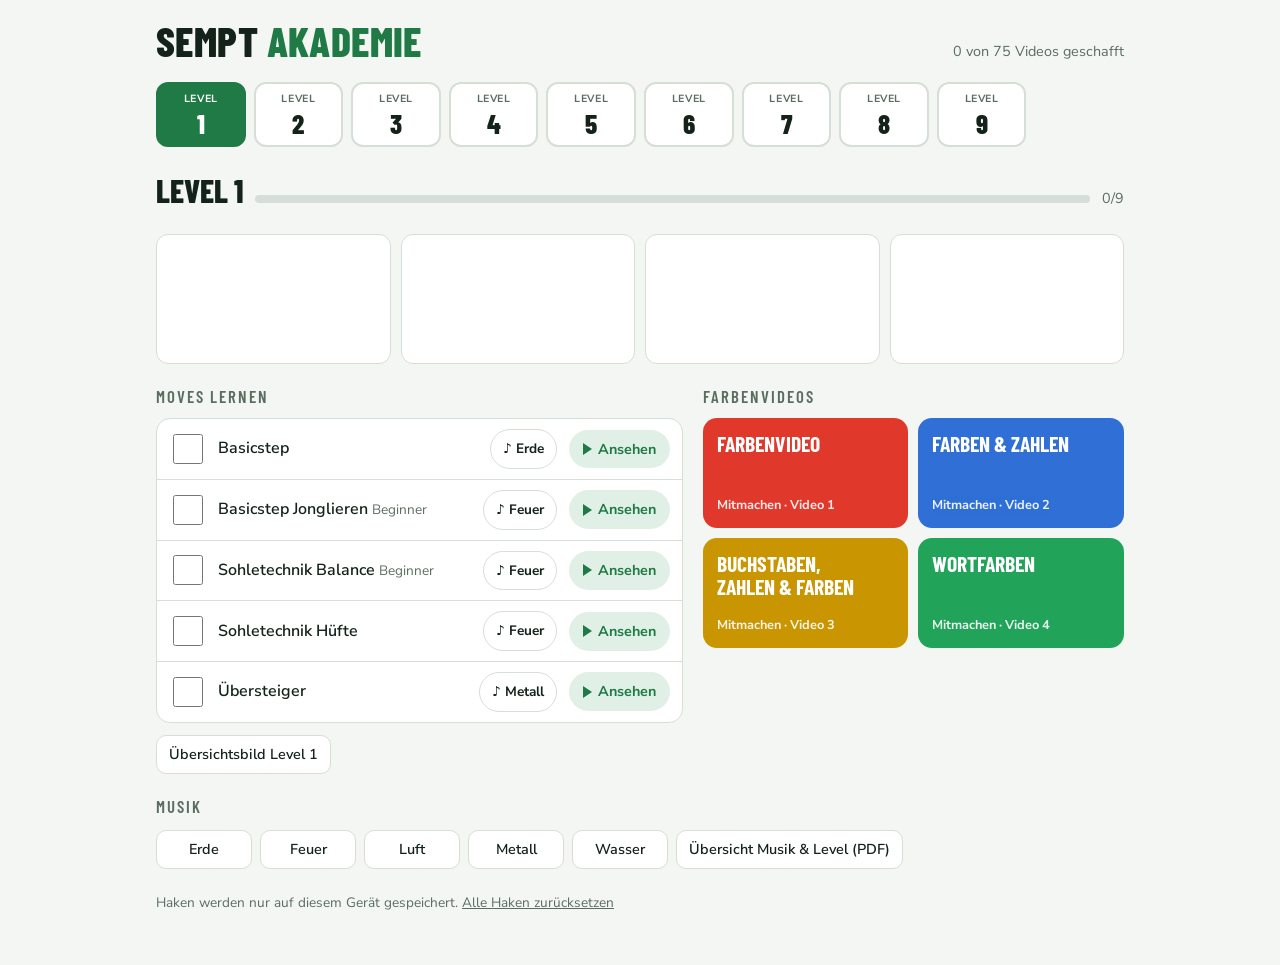
==== commit 4a6e7fb1: "Add files via upload" ====
--- a/index.html
+++ b/index.html
@@ -140,7 +140,7 @@
   <div class="pframe"><iframe id="pFrame" title="Video" allow="autoplay; fullscreen" allowfullscreen></iframe></div>
 </div>
 <script>
-const F5=[["Farbenvideo","1P1_GseGHWuVLcAfXY1RCHADSlxz4okRG"]];
+const F5=[["Farbenvideo","1P1_GseGHWuVLcAfXY1RCHADSlxz4okRG"],["Farben & Zahlen","1zo9cPNK4b5manUwg9GxS8tHk6TicpH00"],["Buchstaben, Zahlen & Farben","1ttbn5ig5IuRBvpAwBkPPdf18fup0ePEy"],["Wortfarben","18FTQyXjAev8s1rQYPyA-V3jHsPv1Gb1X"]];
 const L=[
  {m:[["Basicstep","","11pvfR32XYPfBd0aOw6yiiyVZosqVOojY","Erde"],["Basicstep Jonglieren","Beginner","1hugsja2YAh27RpckZLd8lb6Dhd08YDPQ","Feuer"],["Sohletechnik Balance","Beginner","1de0dAVffZiGe6_ORQzbiqP0_IZhOnmzB","Feuer"],["Sohletechnik Hüfte","","1ue2qs9R6F9M2F2ark_eS7T18M7aN4OZb","Feuer"],["Übersteiger","","17WFcKFvjCtMI7OhvavBepE9S99aduXZb","Metall"]],img:"1dM_dEcjUOQ3Toa4nliTYJuRfKM2DORyN",c:F5},
  {m:[["Rivelinho","","1okEyQDjUvLhJZvFobr1-_1XEK9lkSsyq","Metall"],["Sidestep links Jonglieren","Beginner","1185qrA6FFWVl23Ld1e0wRsPD8Sj9faes","Feuer"],["Sidestep rechts Jonglieren","Beginner","1qxJ1OHJdTg7GTqdc11R9fl9Cyp73w_-W","Feuer"],["Backstep links","","17hav4D-tS2W4nb2NtP5EzwWUe-7IbVQD","Feuer"],["Backstep rechts","","1NJKOIvVaB-w0uo9_u27Lazd8zok_8EC2","Feuer"]],img:"1xRecq1zeZg11dKDRD9mR9-wUUdowOf88",c:F5},
@@ -158,6 +158,15 @@
   c:[["Nur Farben","1cE05si2f8-BPEHVdtFKwh5lVIaj9icUl"],["Zahl vor Farbe","10bLzqwNjvNNnEPTTRT0C-eroToz8iCm6"],["Zahl oder Buchstabe vor Farbe","1GLKsqu2DmUIwgemxixaZHPdvI1s1tIne"],["Wortfarben","1hADMbC7UHBcreSM6ks3R8g0aSDjOR5-q"]]}
 ];
 const MUSIC=[["Erde","1A96j69CzwzeK17MqYQLeBL7ffI9jbK6t"],["Feuer","1DlaNJ0FsdBuJt4KHHappZgKTBgCoIJpL"],["Luft","1tgI9qWJOy8GHwkV9gnXS0M3-lcJZZSQ0"],["Metall","11O6LI4YM3kcQkttHjukyWZ_OqXEXn6YC"],["Wasser","1VtVkflKhvVB2GnN0Git93thBGw-eDVAK"]];
+const T=[["11pvfR32XYPfBd0aOw6yiiyVZosqVOojY","1hugsja2YAh27RpckZLd8lb6Dhd08YDPQ","1de0dAVffZiGe6_ORQzbiqP0_IZhOnmzB","17WFcKFvjCtMI7OhvavBepE9S99aduXZb"],
+["1okEyQDjUvLhJZvFobr1-_1XEK9lkSsyq","1185qrA6FFWVl23Ld1e0wRsPD8Sj9faes","1NJKOIvVaB-w0uo9_u27Lazd8zok_8EC2","1qxJ1OHJdTg7GTqdc11R9fl9Cyp73w_-W"],
+["1B5DOcXqsqN4-sAcayURE5dMrS_B2ndYD","13JPyZsUGlVOv4J1bZKR8D_R_XrTsSwuu","1HyzXz-Mw3SXJHKQgYi5z8IpLwDrnCgRr","1ySghFfq0YH2LI28UZYiDLBb4to6j_ink"],
+["1c4IbKp9IDsQrwR0HcfEsdRXXLnBI5uJv","1bhb9iSlkP08FDI_R1SDewotmYrzhuzf4","1eXnkhto0gSn0mwpzLxjblZTwBWq6JwTk","1dQr6qF1G1esftrCPOdppsuiDP-bM_eoP"],
+["1qDL7LIyLFHvLfNMpfE-IybHiPDMR2g2Q","14Bm1v5y9mYdfwIMM9Jy2tbqKMzjkKxX0","1boF42vKI1GdmheXd1FOYFAQpOtPTO033","1ZtBMz77bUfQf1-V_vYu78icdraImhkRO"],
+["1nHaJ9OOUfKFQecPkfdyZUsgFmv_PSRV4","1a6CheQtzfB9wFaWwYQW_7aQDF3BleMxE","1DLdbhoyerQ9nD_99-NYjICM5OV8QD5aD","1F_d2yk_bJttHGTwo6PwzZz28YOT2GkJh"],
+["1vFMaqomFPfNF34RtkIro-fe8q9XH4EH3","1ZaaOStGjshsEUOtUZXmvkwTnujRgpEfP","1oE1M0NIQE__St1Nv9JnBsF78hRDrofa1","1KGbWgVdlMvhl6sKdVy1zAYbhV4OLafXr"],
+["1v77vnKteF9PbgmQ3-g6lzT3GUakDdBrX","1Lq77EnWJnQwM92yxiE04xGoB-UgLdUq2","14r6HeEzFBMXzZYYvPNg0hxvNJBCpcb8K","1TYTdjqv5rsdN0ObblgKtjxUlDMRhjDip"],
+["14MOzmPEN2qcWLboQCCDh4n9BOeTLJoBe","1O1ddMf4DhamKPreNNd_EkhY3CQ3MSSjg","1nxzEu7Mo1sZOCJVuaqbwrQpFDVEOsNA8","1reAoM9aNSxItTQceNKdJYryt2IAku-Xh"]];
 const MID=Object.fromEntries(MUSIC);
 const PDF="1LQ87sXolHzvVZ-6i8aNusYKtJZD8jEBg";
 const url=id=>"https://drive.google.com/file/d/"+id+"/view";
@@ -189,7 +198,7 @@
     <input class="chk" type="checkbox" id="c-${id}" data-id="${id}" ${done[id]?"checked":""} aria-label="${esc(n)} geschafft">
     <label class="name" for="c-${id}">${esc(n)}${s?`<em>${s}</em>`:""}</label>
     ${mu?`<a class="mus" href="${url(MID[mu])}" data-play="${MID[mu]}" target="_blank" rel="noopener" aria-label="Musik ${mu}">♪ ${mu}</a>`:""}<a class="play" href="${url(id)}" data-play="${id}" target="_blank" rel="noopener">Ansehen</a></div>`).join("");
-  $("shots").innerHTML=[4.9,35.5,66.3,97.9].map((p,k)=>`<a class="shot" href="${url(lv.img)}" data-play="${lv.img}" aria-label="Übersicht Level ${cur+1}, Bild ${k+1}" style="background-image:url('https://drive.google.com/thumbnail?id=${lv.img}&sz=w1200');background-position:50% ${p}%"></a>`).join("");
+  $("shots").innerHTML=[4.9,35.5,66.3,97.9].map((p,k)=>`<a class="shot" href="${url(T[cur][k])}" data-play="${T[cur][k]}" aria-label="${esc((lv.m.find(x=>x[2]===T[cur][k])||["Übung"])[0]+((lv.m.find(x=>x[2]===T[cur][k])||[])[1]?" ("+lv.m.find(x=>x[2]===T[cur][k])[1]+")":""))}" style="background-image:url('https://drive.google.com/thumbnail?id=${lv.img}&sz=w1200');background-position:50% ${p}%"></a>`).join("");
   $("extra").innerHTML=`<a class="chip" href="${url(lv.img)}" data-play="${lv.img}" target="_blank" rel="noopener">Übersichtsbild Level ${cur+1}</a>`;
   $("colors").innerHTML=lv.c.length
     ? `<div class="tiles">${lv.c.map(([n,id],k)=>`<a class="tile" href="${url(id)}" data-play="${id}" target="_blank" rel="noopener" data-id="${ck(cur,id)}"><b>${esc(n)}</b><span>${done[ck(cur,id)]?"✓ geschafft":"Mitmachen · Video "+(k+1)}</span></a>`).join("")}</div>`
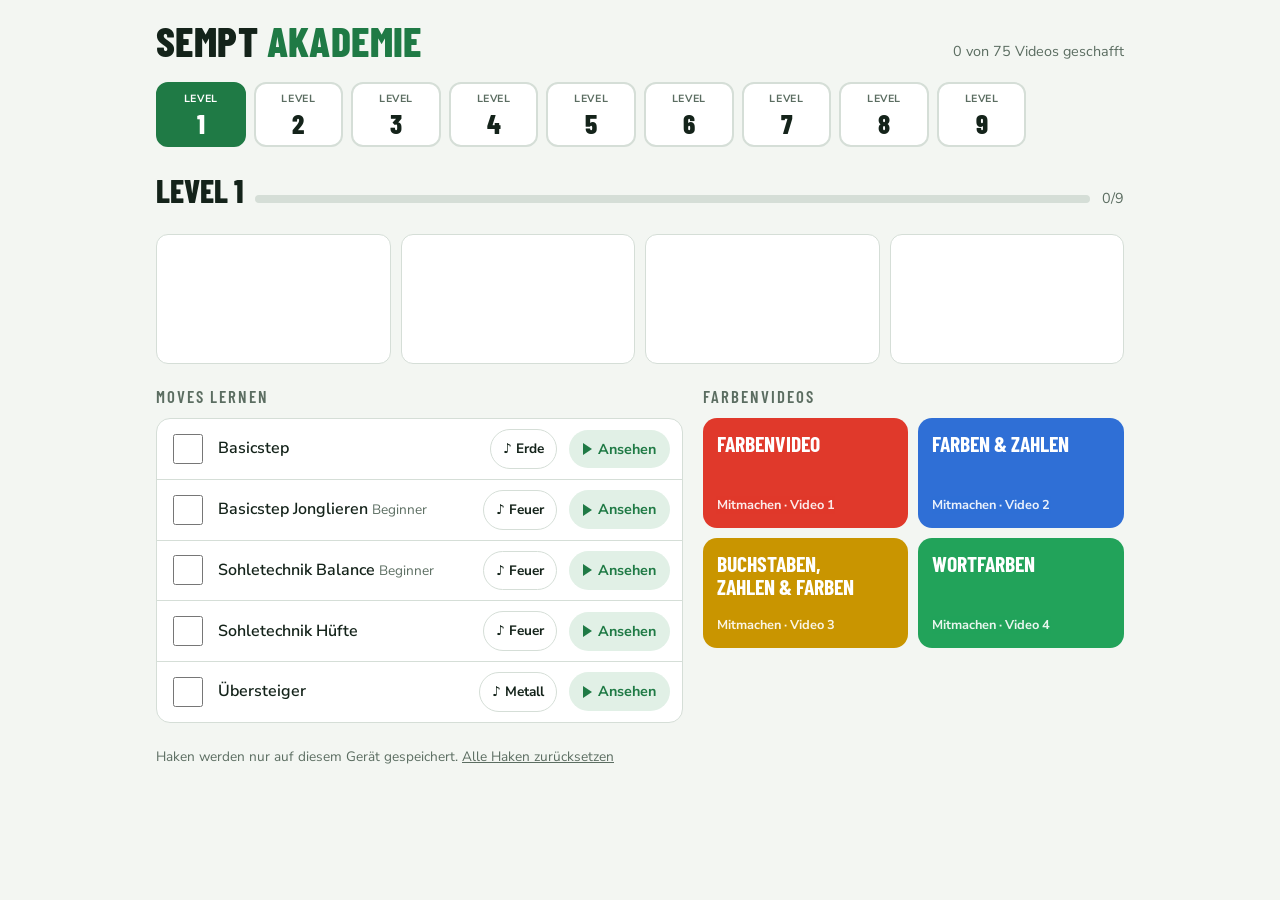
==== commit a7763970: "Add files via upload" ====
--- a/index.html
+++ b/index.html
@@ -116,18 +116,12 @@
     <section>
       <h2>Moves lernen</h2>
       <div class="list" id="moves"></div>
-      <div class="extra" id="extra"></div>
     </section>
     <section>
       <h2>Farbenvideos</h2>
       <div id="colors"></div>
     </section>
   </div>
-
-  <section class="music">
-    <h2>Musik</h2>
-    <div class="extra" id="music"></div>
-  </section>
 
   <footer>
     Haken werden nur auf diesem Gerät gespeichert.
@@ -199,7 +193,6 @@
     <label class="name" for="c-${id}">${esc(n)}${s?`<em>${s}</em>`:""}</label>
     ${mu?`<a class="mus" href="${url(MID[mu])}" data-play="${MID[mu]}" target="_blank" rel="noopener" aria-label="Musik ${mu}">♪ ${mu}</a>`:""}<a class="play" href="${url(id)}" data-play="${id}" target="_blank" rel="noopener">Ansehen</a></div>`).join("");
   $("shots").innerHTML=[4.9,35.5,66.3,97.9].map((p,k)=>`<a class="shot" href="${url(T[cur][k])}" data-play="${T[cur][k]}" aria-label="${esc((lv.m.find(x=>x[2]===T[cur][k])||["Übung"])[0]+((lv.m.find(x=>x[2]===T[cur][k])||[])[1]?" ("+lv.m.find(x=>x[2]===T[cur][k])[1]+")":""))}" style="background-image:url('https://drive.google.com/thumbnail?id=${lv.img}&sz=w1200');background-position:50% ${p}%"></a>`).join("");
-  $("extra").innerHTML=`<a class="chip" href="${url(lv.img)}" data-play="${lv.img}" target="_blank" rel="noopener">Übersichtsbild Level ${cur+1}</a>`;
   $("colors").innerHTML=lv.c.length
     ? `<div class="tiles">${lv.c.map(([n,id],k)=>`<a class="tile" href="${url(id)}" data-play="${id}" target="_blank" rel="noopener" data-id="${ck(cur,id)}"><b>${esc(n)}</b><span>${done[ck(cur,id)]?"✓ geschafft":"Mitmachen · Video "+(k+1)}</span></a>`).join("")}</div>`
     : `<div class="empty">Farbenvideos gibt es ab Level 5. Hier zuerst die Moves sicher lernen.</div>`;
@@ -211,8 +204,6 @@
 $("colors").addEventListener("click",e=>{const a=e.target.closest(".tile");if(!a)return;done[a.dataset.id]=1;save();setTimeout(render,300)});
 window.addEventListener("hashchange",()=>{const m=location.hash.match(/^#level-(\d)$/);if(m){cur=+m[1]-1;render()}});
 
-$("music").innerHTML=MUSIC.map(([n,id])=>`<a class="chip" href="${url(id)}" data-play="${id}" target="_blank" rel="noopener">${n}</a>`).join("")+
-  `<a class="chip" href="${url(PDF)}" data-play="${PDF}" target="_blank" rel="noopener">Übersicht Musik &amp; Level (PDF)</a>`;
 
 function bindReset(){$("reset").onclick=()=>{$("resetBox").innerHTML=`<span class="confirm">Wirklich alle Haken löschen? <button type="button" id="yes">Ja, löschen</button><button type="button" id="no">Abbrechen</button></span>`;
   $("yes").onclick=()=>{done={};save();restore();render()};$("no").onclick=restore}}
